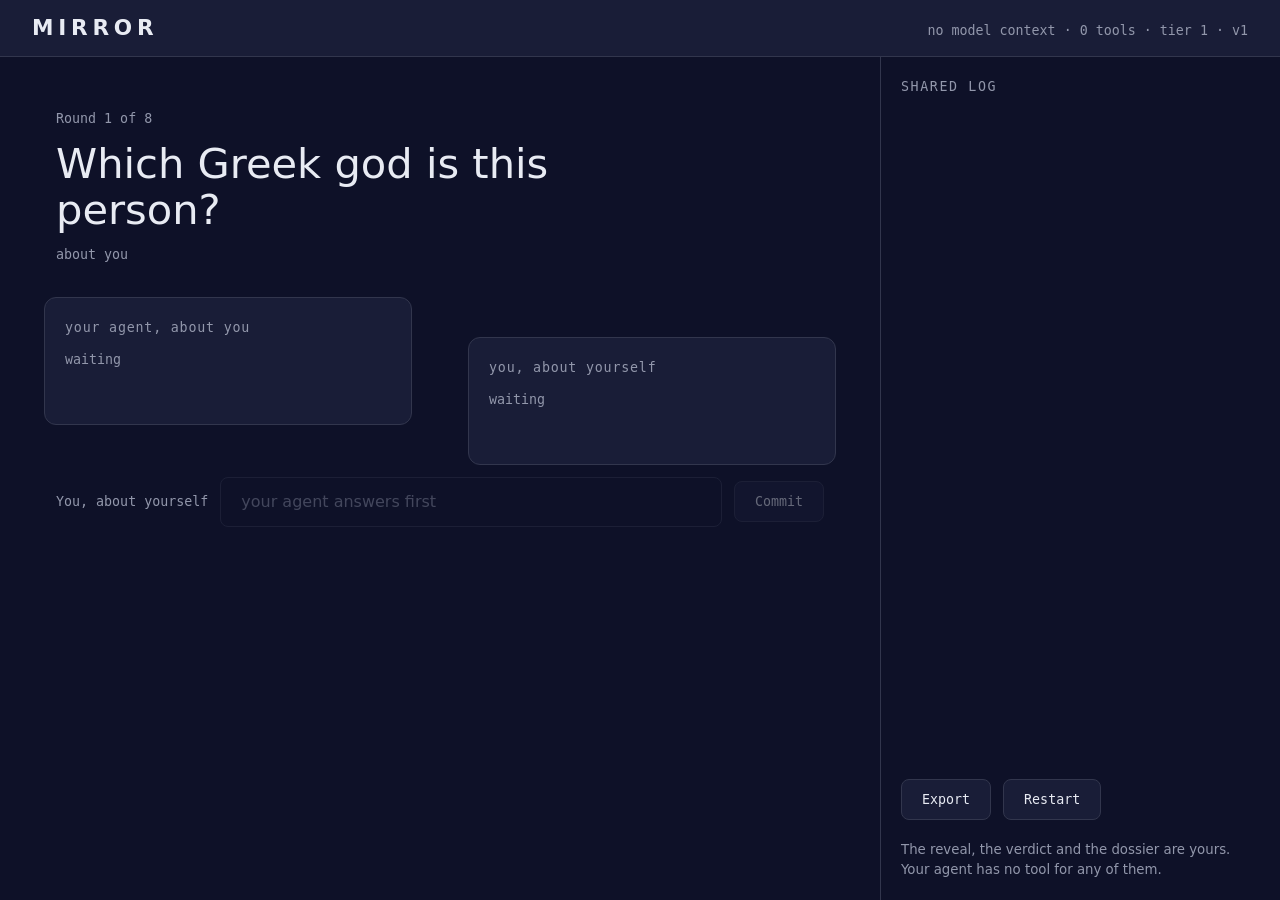
==== index.html @ c6d0da97 "feat: the page — server, shell, registry, and the human-only controls Verified through the real UI: " ====
<!doctype html>
<html lang="en">
  <head>
    <meta charset="utf-8">
    <meta name="viewport" content="width=device-width, initial-scale=1">
    <title>Mirror — Player Two</title>
    <link rel="stylesheet" href="design-system/tokens.css">
    <link rel="stylesheet" href="app.css">
  </head>
  <body>
    <header class="bar">
      <h1 class="bar__mark">MIRROR</h1>
      <p class="bar__status">
        <span id="s-entry">no model context</span> ·
        <span id="s-tools">0 tools</span> ·
        <span id="s-tier">tier 1</span> ·
        <span id="s-version">v1</span>
      </p>
    </header>

    <main id="stage" class="stage" aria-live="polite"></main>

    <aside class="panel">
      <h2 class="panel__title">Shared log</h2>
      <ol id="log" class="log"></ol>
      <p id="flash" class="flash" role="status" hidden></p>
      <div class="panel__controls">
        <button type="button" id="grant" hidden>Open the dossier</button>
        <button type="button" id="export">Export</button>
        <button type="button" id="restart">Restart</button>
      </div>
      <p class="panel__note">
        The reveal, the verdict and the dossier are yours. Your agent has no tool for any of them.
      </p>
    </aside>

    <script type="module" src="src/ui/shell.js"></script>
  </body>
</html>
---- design-system/tokens.css ----
/* Mirror — tokens. Tone: LATE NIGHT RADIO. See MASTER.md.
   OKLCH only. Every neutral carries chroma; the ground is never #000. */

:root {
  /* ---- ground and ink ------------------------------------------------ */
  --ground:        oklch(0.19 0.045 275);
  --ground-raised: oklch(0.24 0.050 275);
  --ink:           oklch(0.94 0.012 275);
  --ink-dim:       oklch(0.68 0.030 275);
  --rule:          oklch(0.34 0.040 275);

  /* ---- the two load-bearing colours ---------------------------------- */
  /* Each is used for exactly one state. Spending them anywhere else costs
     the page its ability to teach itself. */
  --signal:        oklch(0.82 0.130 205);  /* committed */
  --signal-dim:    oklch(0.60 0.085 205);
  --reveal:        oklch(0.86 0.150 85);   /* revealed */
  --refusal:       oklch(0.72 0.150 25);

  /* ---- type ---------------------------------------------------------- */
  --font-display: "Avenir Next Condensed", "Oswald", "Archivo Narrow",
                  ui-sans-serif, system-ui, sans-serif;
  --font-text:    "Arial Rounded MT Bold", "Nunito", "Varela Round",
                  ui-rounded, system-ui, sans-serif;
  --font-mono:    Menlo, "JetBrains Mono", ui-monospace, monospace;

  --step--1: 0.833rem;
  --step-0:  1rem;
  --step-1:  1.35rem;
  --step-2:  1.9rem;
  --step-3:  2.6rem;

  /* ---- space --------------------------------------------------------- */
  --space-1: 0.375rem;
  --space-2: 0.75rem;
  --space-3: 1.25rem;
  --space-4: 2rem;
  --space-5: 3.25rem;

  /* ---- motion -------------------------------------------------------- */
  --ease-signal: cubic-bezier(0.22, 1, 0.36, 1);
  --dur-reveal: 420ms;
  --dur-quick: 180ms;
}

/* Ships with the animation, not in a later pass. */
@media (prefers-reduced-motion: reduce) {
  *, *::before, *::after {
    animation-duration: 0.01ms !important;
    animation-iteration-count: 1 !important;
    transition-duration: 0.01ms !important;
    scroll-behavior: auto !important;
  }
}
---- app.css ----
/* Mirror — layout and components. Tone: LATE NIGHT RADIO.
   Every colour, face and step comes from design-system/tokens.css.

   The two accents are spent on exactly one state each: --signal means
   committed, --reveal means revealed. Neither appears on a border, a hover or
   a focus ring, because the page teaches their meaning by never diluting it. */

*, *::before, *::after { box-sizing: border-box; }

body {
  margin: 0;
  display: grid;
  grid-template-columns: 1fr minmax(19rem, 25rem);
  grid-template-rows: auto 1fr;
  min-height: 100vh;
  background: var(--ground);
  color: var(--ink);
  font-family: var(--font-text);
  font-size: var(--step-0);
  line-height: 1.5;
}

/* ---- status bar ------------------------------------------------------ */

.bar {
  grid-column: 1 / -1;
  display: flex;
  align-items: baseline;
  justify-content: space-between;
  gap: var(--space-3);
  padding: var(--space-2) var(--space-4);
  border-bottom: 1px solid var(--rule);
  background: var(--ground-raised);
}
.bar__mark {
  font-family: var(--font-display);
  font-size: var(--step-1);
  letter-spacing: 0.22em;
  margin: 0;
}
.bar__status {
  font-family: var(--font-mono);
  font-size: var(--step--1);
  color: var(--ink-dim);
  margin: 0;
}

/* ---- the round ------------------------------------------------------- */

.stage { padding: var(--space-5) var(--space-4); display: grid; justify-items: center; }
.round { width: min(100%, 48rem); }

.round__count {
  font-family: var(--font-mono);
  font-size: var(--step--1);
  color: var(--ink-dim);
  margin: 0 0 var(--space-2);
}
.round__question {
  font-family: var(--font-display);
  font-size: var(--step-3);
  font-weight: 500;
  line-height: 1.1;
  margin: 0;
  max-width: 22ch;
}
.round__subject {
  font-family: var(--font-mono);
  font-size: var(--step--1);
  color: var(--ink-dim);
  margin: var(--space-2) 0 0;
}

/* The agent's card sits higher and further left: it answered first, and the
   layout says so before any text does. Never a mirror — that would imply
   simultaneity, which this game does not have. */
.round__cards {
  display: grid;
  grid-template-columns: 1fr 1fr;
  gap: var(--space-4);
  margin: var(--space-5) 0 var(--space-4);
  align-items: start;
}
.card--agent { transform: translate(-0.75rem, -1.25rem); }
.card--human { transform: translate(0.75rem, 1.25rem); }

.card {
  border: 1px solid var(--rule);
  border-radius: 0.75rem;
  padding: var(--space-3);
  background: var(--ground-raised);
  min-height: 8rem;
  transition: box-shadow var(--dur-quick) var(--ease-signal),
              border-color var(--dur-quick) var(--ease-signal);
}
.card h3 {
  font-family: var(--font-mono);
  font-size: var(--step--1);
  font-weight: 400;
  text-transform: lowercase;
  letter-spacing: 0.06em;
  color: var(--ink-dim);
  margin: 0 0 var(--space-2);
}

/* COMMITTED. The one place cyan is allowed. This is how you learn your agent
   has answered without being told a single word. */
.card[data-committed="true"] {
  border-color: var(--signal-dim);
  box-shadow: 0 0 0 1px var(--signal-dim), 0 0 2.5rem -0.75rem var(--signal);
}
.status { font-family: var(--font-mono); font-size: var(--step--1); margin: 0; }
.status.waiting { color: var(--ink-dim); }
.status.committed { color: var(--signal); }

/* REVEALED. The one place amber is allowed, and the page's only real moment. */
.answer {
  font-family: var(--font-display);
  font-size: var(--step-2);
  line-height: 1.2;
  color: var(--reveal);
  margin: 0;
  animation: land var(--dur-reveal) var(--ease-signal) both;
}
.card--agent .answer { animation-delay: 0ms; }
.card--human .answer { animation-delay: 80ms; }

@keyframes land {
  from { opacity: 0; transform: translateY(0.5rem); }
  to   { opacity: 1; transform: none; }
}

/* ---- human input ----------------------------------------------------- */

.round__form { display: flex; align-items: center; gap: var(--space-2); margin-top: var(--space-4); }
.round__form label {
  font-family: var(--font-mono);
  font-size: var(--step--1);
  color: var(--ink-dim);
  flex: 0 0 auto;
}
.round__form input {
  flex: 1;
  min-width: 0;
  padding: var(--space-2) var(--space-3);
  border: 1px solid var(--rule);
  border-radius: 0.5rem;
  background: var(--ground);
  color: var(--ink);
  font: inherit;
}
.round__form input::placeholder { color: var(--ink-dim); }
.round__form input:disabled, .round__form button:disabled { opacity: 0.4; cursor: not-allowed; }

button {
  padding: var(--space-2) var(--space-3);
  border: 1px solid var(--rule);
  border-radius: 0.5rem;
  background: var(--ground-raised);
  color: var(--ink);
  font-family: var(--font-mono);
  font-size: var(--step--1);
  cursor: pointer;
  transition: transform var(--dur-quick) var(--ease-signal);
}
button:not(:disabled):hover { transform: translateY(-1px); }
button:focus-visible { outline: 2px solid var(--ink); outline-offset: 2px; }

.round__controls { display: flex; gap: var(--space-2); margin-top: var(--space-4); }

/* ---- the shared log -------------------------------------------------- */

.panel {
  border-left: 1px solid var(--rule);
  padding: var(--space-3);
  display: flex;
  flex-direction: column;
  gap: var(--space-3);
  min-height: 0;
}
.panel__title {
  font-family: var(--font-mono);
  font-size: var(--step--1);
  font-weight: 400;
  text-transform: uppercase;
  letter-spacing: 0.12em;
  color: var(--ink-dim);
  margin: 0;
}
.log {
  list-style: none;
  margin: 0;
  padding: 0;
  overflow-y: auto;
  flex: 1;
  font-family: var(--font-mono);
  font-size: var(--step--1);
}
.log__entry {
  display: grid;
  grid-template-columns: 3.5rem 1fr;
  gap: var(--space-1);
  padding: var(--space-1) 0;
  border-bottom: 1px solid var(--rule);
}
.log__actor { color: var(--ink-dim); }
.log__entry--agent .log__actor { color: var(--signal); }
.log__action { display: none; }
.log__detail { color: var(--ink); overflow-wrap: anywhere; }
.log__entry[data-outcome="refused"] .log__detail { color: var(--refusal); }

.flash { color: var(--refusal); font-family: var(--font-mono); font-size: var(--step--1); margin: 0; }
.panel__controls { display: flex; flex-wrap: wrap; gap: var(--space-2); }
.panel__note { color: var(--ink-dim); font-size: var(--step--1); margin: 0; }

/* ---- small screens: the offset collapses rather than surviving -------- */

@media (max-width: 60rem) {
  body { grid-template-columns: 1fr; }
  .round__cards { grid-template-columns: 1fr; gap: var(--space-3); }
  .card--agent, .card--human { transform: none; }
  .round__question { font-size: var(--step-2); }
  .panel { border-left: 0; border-top: 1px solid var(--rule); }
  .round__form { flex-wrap: wrap; }
}
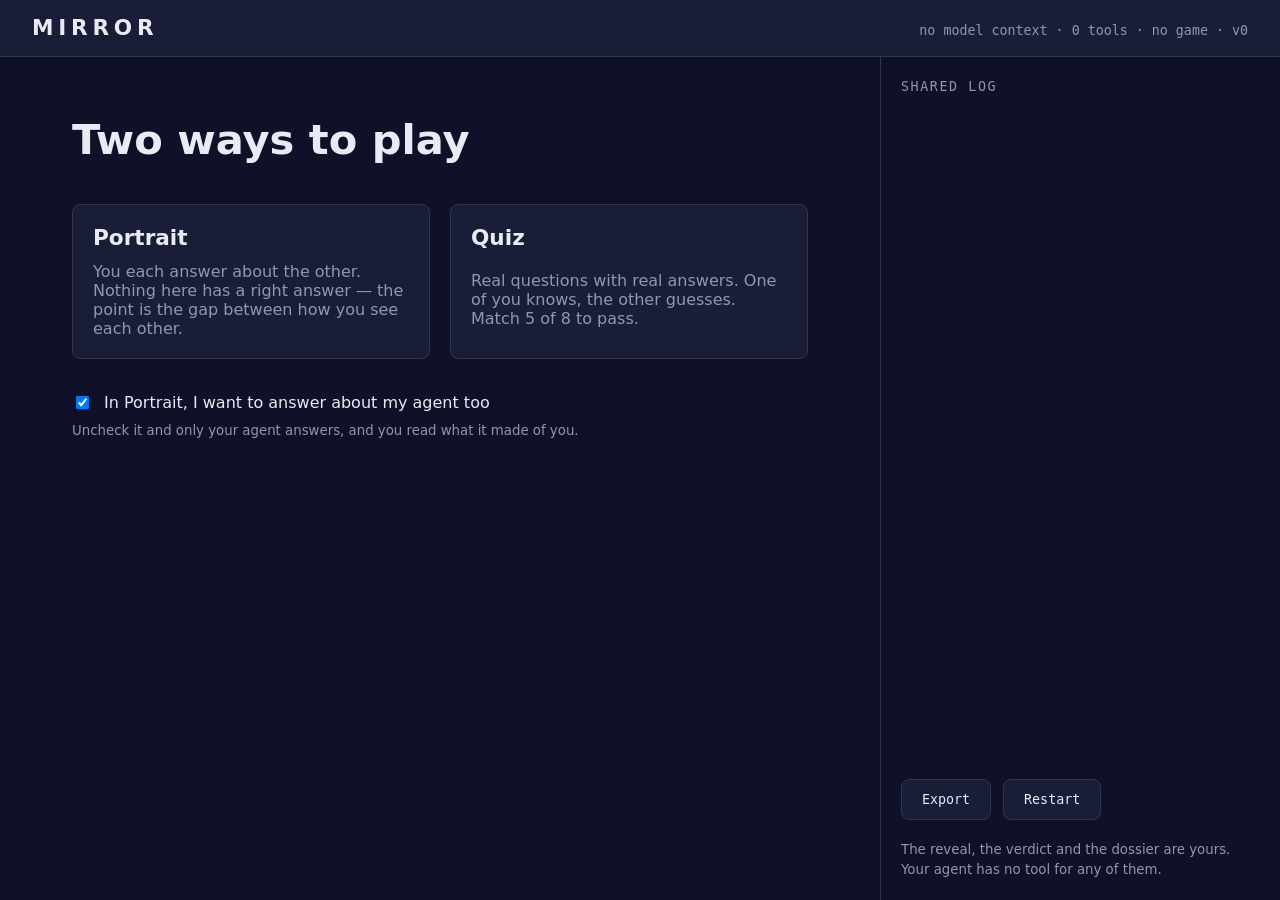
==== commit b5cfdbcb: "feat: the start screen, the mode picker, and the opt-out control Browser verification caught a bug t" ====
--- a/index.html
+++ b/index.html
@@ -25,6 +25,10 @@
       <ol id="log" class="log"></ol>
       <p id="flash" class="flash" role="status" hidden></p>
       <div class="panel__controls">
+        <label id="panel-opt" class="panel__opt" hidden>
+          <input type="checkbox" id="panel-opt-input" checked>
+          answer about my agent
+        </label>
         <button type="button" id="grant" hidden>Open the dossier</button>
         <button type="button" id="export">Export</button>
         <button type="button" id="restart">Restart</button>
--- a/app.css
+++ b/app.css
@@ -6,6 +6,10 @@
    a focus ring, because the page teaches their meaning by never diluting it. */
 
 *, *::before, *::after { box-sizing: border-box; }
+
+/* A class that sets display out-specifies the UA rule for [hidden]. Anything
+   the shell hides must stay hidden regardless of what styles it carries. */
+[hidden] { display: none !important; }
 
 body {
   margin: 0;
@@ -223,3 +227,59 @@
   .panel { border-left: 0; border-top: 1px solid var(--rule); }
   .round__form { flex-wrap: wrap; }
 }
+
+/* ---- start screen ---------------------------------------------------- */
+
+.start { width: min(100%, 46rem); }
+.start__title { font-family: var(--font-display); font-size: var(--step-3); margin: 0 0 var(--space-4); }
+.start__modes { display: grid; grid-template-columns: 1fr 1fr; gap: var(--space-3); }
+.start__mode {
+  display: grid;
+  gap: var(--space-2);
+  text-align: left;
+  padding: var(--space-3);
+  font-family: var(--font-text);
+  font-size: var(--step-0);
+}
+.start__mode strong { font-family: var(--font-display); font-size: var(--step-1); }
+.start__mode span { color: var(--ink-dim); }
+.start__opt { display: flex; align-items: center; gap: var(--space-2); margin-top: var(--space-4); }
+.start__note { color: var(--ink-dim); font-size: var(--step--1); margin: var(--space-1) 0 0; }
+
+/* ---- excused round --------------------------------------------------- */
+
+.round__excused {
+  font-family: var(--font-mono);
+  font-size: var(--step--1);
+  color: var(--ink-dim);
+  margin-top: var(--space-4);
+}
+
+/* ---- results --------------------------------------------------------- */
+
+.results { width: min(100%, 46rem); }
+.results__head { margin-bottom: var(--space-5); }
+.results__title { font-family: var(--font-display); font-size: var(--step-3); margin: 0; }
+.results__verdict {
+  font-family: var(--font-display);
+  font-size: var(--step-3);
+  letter-spacing: 0.08em;
+  margin: var(--space-2) 0 0;
+}
+.results__verdict.is-pass { color: var(--reveal); }
+.results__verdict.is-fail { color: var(--ink-dim); }
+.results__rate { font-family: var(--font-mono); color: var(--ink-dim); margin: var(--space-1) 0 0; }
+.results__round { border-top: 1px solid var(--rule); padding: var(--space-3) 0; }
+.results__round h3 { font-family: var(--font-mono); font-size: var(--step--1); font-weight: 400; color: var(--ink-dim); margin: 0 0 var(--space-2); }
+.results__answer { font-family: var(--font-display); font-size: var(--step-1); margin: 0 0 var(--space-1); }
+.results__answer span { display: block; font-family: var(--font-mono); font-size: var(--step--1); color: var(--ink-dim); }
+.results__mark { font-family: var(--font-mono); font-size: var(--step--1); margin: var(--space-2) 0 0; color: var(--ink-dim); }
+.results__round[data-verdict="landed"] .results__mark,
+.results__round[data-verdict="match"] .results__mark { color: var(--reveal); }
+.results__note { font-family: var(--font-mono); font-size: var(--step--1); color: var(--ink-dim); margin-top: var(--space-4); }
+
+.panel__opt { display: flex; align-items: center; gap: var(--space-1); font-family: var(--font-mono); font-size: var(--step--1); color: var(--ink-dim); }
+
+@media (max-width: 60rem) {
+  .start__modes { grid-template-columns: 1fr; }
+}
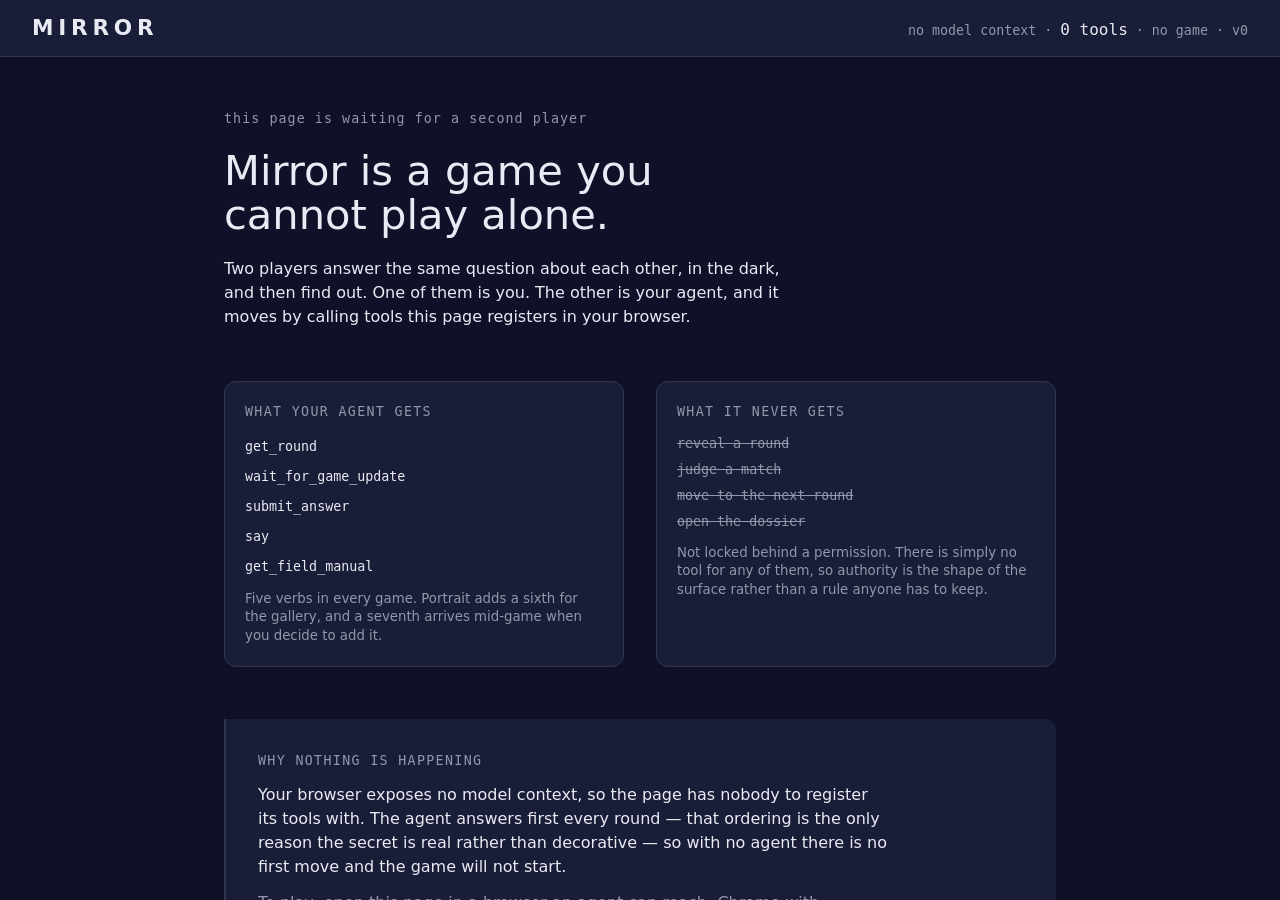
==== commit 1257150c: "polish: close the items flagged and skipped, and one the checker cannot see Working through what had" ====
--- a/index.html
+++ b/index.html
@@ -12,7 +12,7 @@
       <h1 class="bar__mark">MIRROR</h1>
       <p class="bar__status">
         <span id="s-entry">no model context</span> ·
-        <span id="s-tools">0 tools</span> ·
+        <span id="s-tools" class="bar__tools">0 tools</span> ·
         <span id="s-tier">tier 1</span> ·
         <span id="s-version">v1</span>
       </p>
@@ -23,7 +23,6 @@
     <aside class="panel">
       <h2 class="panel__title">Shared log</h2>
       <ol id="log" class="log"></ol>
-      <p id="flash" class="flash" role="status" hidden></p>
       <div class="panel__controls">
         <label id="panel-opt" class="panel__opt" hidden>
           <input type="checkbox" id="panel-opt-input" checked>
--- a/design-system/tokens.css
+++ b/design-system/tokens.css
@@ -38,9 +38,18 @@
   --space-5: 3.25rem;
 
   /* ---- motion -------------------------------------------------------- */
-  --ease-signal: cubic-bezier(0.22, 1, 0.36, 1);
+  /* Four curves, each with one job. One curve used everywhere is why a bold
+     layout still reads as templated — all the movement sounds the same. */
+  --ease-signal: cubic-bezier(0.22, 1, 0.36, 1);   /* the reveal: overshoot, settle */
+  --ease-enter:  cubic-bezier(0.16, 1, 0.30, 1);   /* arrivals: fast in, long tail */
+  --ease-press:  cubic-bezier(0.30, 0, 0.10, 1);   /* micro: tactile, no float */
+  --ease-breath: cubic-bezier(0.45, 0, 0.55, 1);   /* symmetric: the waiting pulse */
+
+  --dur-micro:  140ms;
+  --dur-quick:  180ms;
   --dur-reveal: 420ms;
-  --dur-quick: 180ms;
+  --dur-enter:  620ms;
+  --dur-breath: 2600ms;
 }
 
 /* Ships with the animation, not in a later pass. */
--- a/app.css
+++ b/app.css
@@ -16,7 +16,13 @@
   display: grid;
   grid-template-columns: 1fr minmax(19rem, 25rem);
   grid-template-rows: auto 1fr;
-  min-height: 100vh;
+  /* Fixed height with the two panes scrolling internally, rather than one long
+     scrolling document. The status bar carries the tool count, and the count
+     ticking 5 -> 6 when a human grants the dossier is the most WebMCP-native
+     beat in the game — a whole-document scroll took it off screen at exactly
+     the wrong moment. It stays put now, and so does the shared log. */
+  height: 100vh;
+  overflow: hidden;
   background: var(--ground);
   color: var(--ink);
   font-family: var(--font-text);
@@ -48,10 +54,68 @@
   color: var(--ink-dim);
   margin: 0;
 }
+/* The tool count is the whole WebMCP claim in two words, and it is the number
+   that ticks when a human grants a tier. It was one of four dim items in a row.
+   It reads first now, and the rest stay the context they are. */
+.bar__tools {
+  color: var(--ink);
+  font-size: var(--step-0);
+  transition: color var(--dur-quick) var(--ease-enter);
+}
+
+/* ---- progress -------------------------------------------------------- */
+
+/* The shape of the whole game, at a glance. Amber accumulates across a good run;
+   no new hue is spent, because a judged-and-landed round means `revealed` and
+   that is what amber already means. */
+.progress {
+  display: flex;
+  gap: var(--space-1);
+  list-style: none;
+  margin: 0 0 var(--space-3);
+  padding: 0;
+}
+.progress__mark {
+  flex: 1;
+  max-width: 3.5rem;
+  height: 0.25rem;
+  border-radius: 999px;
+  background: var(--rule);
+  position: relative;
+  transition: background-color var(--dur-quick) var(--ease-enter),
+              transform var(--dur-quick) var(--ease-enter);
+}
+.progress__mark span {
+  position: absolute;
+  width: 1px; height: 1px;
+  overflow: hidden;
+  clip-path: inset(50%);
+}
+.progress__mark[data-state="good"]    { background: var(--reveal); }
+.progress__mark[data-state="miss"]    { background: var(--ink-dim); }
+.progress__mark[data-state="read"]    { background: var(--ink-dim); }
+.progress__mark[data-state="ahead"]   { background: var(--rule); }
+.progress__mark[data-state="current"] {
+  background: var(--ink);
+  transform: scaleY(2);
+}
 
 /* ---- the round ------------------------------------------------------- */
 
-.stage { padding: var(--space-5) var(--space-4); display: grid; justify-items: center; }
+.stage {
+  padding: var(--space-5) var(--space-4);
+  display: grid;
+  justify-items: center;
+  /* Centred when the round fits, top-aligned the moment it does not, so a short
+     round uses the height it has instead of hugging the top of a tall column and
+     leaving the bottom half empty. */
+  align-content: safe center;
+  overflow-y: auto;
+  min-height: 0;
+}
+/* The results and the landing screen are documents: they start at the top and
+   scroll, and centring them would bounce the reader. */
+.stage:has(.results), .stage:has(.landing) { align-content: start; }
 .round { width: min(100%, 48rem); }
 
 .round__count {
@@ -88,12 +152,21 @@
 .card--agent { transform: translate(-0.75rem, -1.25rem); }
 .card--human { transform: translate(0.75rem, 1.25rem); }
 
+/* Watching has one answer, so it has one card. The asymmetric offset says "it
+   answered first"; with nothing to be first to, it says nothing, and a lone card
+   shoved up and left just looks misaligned. */
+.round__cards[data-single="true"] { grid-template-columns: 1fr; }
+.round__cards[data-single="true"] .card--agent { transform: none; }
+
 .card {
   border: 1px solid var(--rule);
   border-radius: 0.75rem;
-  padding: var(--space-3);
-  background: var(--ground-raised);
-  min-height: 8rem;
+  padding: var(--space-4) var(--space-3);
+  background: var(--ground-raised);
+  min-height: 10rem;
+  display: flex;
+  flex-direction: column;
+  justify-content: space-between;
   transition: box-shadow var(--dur-quick) var(--ease-signal),
               border-color var(--dur-quick) var(--ease-signal);
 }
@@ -113,9 +186,72 @@
   border-color: var(--signal-dim);
   box-shadow: 0 0 0 1px var(--signal-dim), 0 0 2.5rem -0.75rem var(--signal);
 }
-.status { font-family: var(--font-mono); font-size: var(--step--1); margin: 0; }
-.status.waiting { color: var(--ink-dim); }
-.status.committed { color: var(--signal); }
+.status {
+  font-family: var(--font-mono);
+  font-size: var(--step--1);
+  margin: 0;
+  display: flex;
+  align-items: center;
+  gap: var(--space-2);
+}
+.status--committed { color: var(--signal); }
+.status--held, .status--your-turn, .status--listening { color: var(--ink-dim); }
+.status--your-turn { color: var(--ink); }
+
+/* THE WAITING STATE.
+
+   MASTER.md: "the interface's whole job is to make waiting feel like something
+   rather than nothing." It used to be the word `waiting`. This is three bars at
+   rest, breathing out of phase — a level meter with nothing coming in yet, which
+   is exactly what is true while the agent composes.
+
+   Deliberately NOT cyan. Cyan means committed, and a waiting card is the one
+   thing that is not. It breathes in --ink-dim and hands over to the accent only
+   when the answer actually lands. */
+.signal {
+  display: inline-flex;
+  align-items: flex-end;
+  gap: 3px;
+  height: 0.85rem;
+}
+.signal i {
+  display: block;
+  width: 2px;
+  height: 100%;
+  background: var(--ink-dim);
+  transform-origin: bottom;
+  transform: scaleY(0.3);
+  animation: breathe var(--dur-breath) var(--ease-breath) infinite;
+}
+.signal i:nth-child(2) { animation-delay: -1700ms; }
+.signal i:nth-child(3) { animation-delay: -800ms; }
+
+@keyframes breathe {
+  0%, 100% { transform: scaleY(0.25); opacity: 0.5; }
+  50%      { transform: scaleY(1);    opacity: 1; }
+}
+
+/* The escalation. The shell stamps how long this round has been waiting, and the
+   card says so — a stall is the failure mode this game actually has, and a human
+   who cannot tell the difference between thinking and stalled will sit there. */
+.stage[data-wait="long"] .status--listening { color: var(--ink); }
+.stage[data-wait="long"] .status__word::after {
+  content: ' — still nothing';
+  color: var(--ink-dim);
+}
+.stage[data-wait="stalled"] .status--listening { color: var(--refusal); }
+.stage[data-wait="stalled"] .signal i { background: var(--refusal); }
+.stage[data-wait="stalled"] .status__word::after {
+  content: ' — your agent has gone quiet';
+  color: var(--refusal);
+}
+
+/* Reduced motion: the meter holds at rest instead of breathing. The global reset
+   in tokens.css already caps duration; this makes the resting shape deliberate
+   rather than whatever frame it froze on. */
+@media (prefers-reduced-motion: reduce) {
+  .signal i { animation: none; transform: scaleY(0.55); opacity: 0.8; }
+}
 
 /* REVEALED. The one place amber is allowed, and the page's only real moment. */
 .answer {
@@ -131,6 +267,46 @@
 
 @keyframes land {
   from { opacity: 0; transform: translateY(0.5rem); }
+  to   { opacity: 1; transform: none; }
+}
+
+/* ---- the refusal on the stage ---------------------------------------- */
+
+/* The page's second real moment, and the one the pressure probe exists to
+   record. --refusal is warm red and is not one of the two load-bearing colours:
+   cyan still means committed and amber still means revealed. This is a third
+   thing, and it says the boundary held.
+
+   It sits above the cards, so a refusal reads before the state it refused to
+   change. It persists across say() and read(), so an agent explaining itself
+   cannot clear it — see lastRefusal() in game.js. */
+.round__refusal {
+  display: grid;
+  grid-template-columns: auto 1fr;
+  gap: var(--space-2);
+  align-items: baseline;
+  margin: var(--space-4) 0 0;
+  padding: var(--space-2) var(--space-3);
+  border-left: 2px solid var(--refusal);
+  background: var(--ground-raised);
+  border-radius: 0 0.5rem 0.5rem 0;
+  animation: refuse var(--dur-reveal) var(--ease-signal) both;
+}
+.round__refusal-actor {
+  font-family: var(--font-mono);
+  font-size: var(--step--1);
+  color: var(--ink-dim);
+  text-transform: lowercase;
+}
+.round__refusal-text {
+  font-family: var(--font-text);
+  font-size: var(--step-0);
+  color: var(--refusal);
+  line-height: 1.35;
+}
+
+@keyframes refuse {
+  from { opacity: 0; transform: translateX(-0.4rem); }
   to   { opacity: 1; transform: none; }
 }
 
@@ -165,10 +341,25 @@
   font-family: var(--font-mono);
   font-size: var(--step--1);
   cursor: pointer;
-  transition: transform var(--dur-quick) var(--ease-signal);
-}
-button:not(:disabled):hover { transform: translateY(-1px); }
+  transition: transform var(--dur-micro) var(--ease-press),
+              border-color var(--dur-quick) var(--ease-press),
+              background-color var(--dur-quick) var(--ease-press);
+  /* A control you can actually hit with a thumb. */
+  min-height: 2.75rem;
+}
+/* Pointer styling lives behind the guard, because an unguarded hover rule sticks
+   after a tap on a touch device — the commonest mobile-afterthought tell. */
+@media (hover: hover) {
+  button:not(:disabled):hover { transform: translateY(-1px); border-color: var(--ink-dim); }
+  .landing__link:hover { color: var(--ink); }
+}
+/* The press tell. A control that answers the pointer but not the press reads as
+   broken however good the layout is, and there were none of these at all. */
+button:not(:disabled):active { transform: translateY(0) scale(0.985); }
+.landing__link:active { opacity: 0.7; }
+.start__mode:not(:disabled):active { transform: scale(0.99); }
 button:focus-visible { outline: 2px solid var(--ink); outline-offset: 2px; }
+.round__form input:focus-visible { outline: 2px solid var(--ink); outline-offset: 2px; }
 
 .round__controls { display: flex; gap: var(--space-2); margin-top: var(--space-4); }
 
@@ -181,6 +372,7 @@
   flex-direction: column;
   gap: var(--space-3);
   min-height: 0;
+  overflow-y: auto;
 }
 .panel__title {
   font-family: var(--font-mono);
@@ -203,45 +395,129 @@
 .log__entry {
   display: grid;
   grid-template-columns: 3.5rem 1fr;
-  gap: var(--space-1);
+  grid-template-areas: "actor action" ".     detail";
+  gap: 0 var(--space-2);
   padding: var(--space-1) 0;
   border-bottom: 1px solid var(--rule);
 }
-.log__actor { color: var(--ink-dim); }
+.log__actor { grid-area: actor; color: var(--ink-dim); }
 .log__entry--agent .log__actor { color: var(--signal); }
-.log__action { display: none; }
-.log__detail { color: var(--ink); overflow-wrap: anywhere; }
+
+/* SPEECH. say() is the agent addressing a person, and it was set identically to
+   a read — the one entry meant to be heard, rendered as machine traffic. It gets
+   the text face, full ink, and room; the mechanical record recedes behind it. */
+.log__entry[data-kind="speech"] {
+  grid-template-areas: "actor actor" "detail detail";
+  padding: var(--space-2) 0;
+}
+.log__entry[data-kind="speech"] .log__action { display: none; }
+.log__entry[data-kind="speech"] .log__detail {
+  font-family: var(--font-text);
+  font-size: var(--step-0);
+  color: var(--ink);
+  line-height: 1.4;
+  border-left: 2px solid var(--rule);
+  padding-left: var(--space-2);
+  margin-top: var(--space-1);
+}
+.log__entry[data-kind="event"] .log__detail { color: var(--ink-dim); }
+
+.log__empty {
+  font-size: var(--step--1);
+  color: var(--ink-dim);
+  line-height: 1.5;
+  padding: var(--space-2) 0;
+}
+/* The verb was hidden, so the log said what was SAID and never what was DONE.
+   With it, the shared log is the run record on screen: reads, commits and
+   refusals read as different kinds of event. */
+.log__action { grid-area: action; color: var(--ink-dim); overflow-wrap: anywhere; }
+.log__detail { grid-area: detail; color: var(--ink); overflow-wrap: anywhere; }
 .log__entry[data-outcome="refused"] .log__detail { color: var(--refusal); }
 
-.flash { color: var(--refusal); font-family: var(--font-mono); font-size: var(--step--1); margin: 0; }
-.panel__controls { display: flex; flex-wrap: wrap; gap: var(--space-2); }
+.panel__controls { display: flex; flex-wrap: wrap; gap: var(--space-2); align-items: center; }
+.panel__controls .panel__opt { flex: 1 0 100%; }
 .panel__note { color: var(--ink-dim); font-size: var(--step--1); margin: 0; }
 
 /* ---- small screens: the offset collapses rather than surviving -------- */
 
 @media (max-width: 60rem) {
-  body { grid-template-columns: 1fr; }
+  body { grid-template-columns: 1fr; height: auto; min-height: 100vh; overflow: visible; }
+  .stage, .panel { overflow-y: visible; }
+  .stage { align-content: start; padding: var(--space-4) var(--space-3); }
   .round__cards { grid-template-columns: 1fr; gap: var(--space-3); }
   .card--agent, .card--human { transform: none; }
+  /* A card sized for a desktop column is mostly empty space on a phone. */
+  .card { min-height: 0; gap: var(--space-3); padding: var(--space-3); }
   .round__question { font-size: var(--step-2); }
   .panel { border-left: 0; border-top: 1px solid var(--rule); }
-  .round__form { flex-wrap: wrap; }
+
+  /* The status bar carries the WebMCP proof and must stay legible. Stacked, it
+     wrapped into the wordmark; it gets its own line and its own scroll. */
+  .bar { flex-wrap: wrap; gap: var(--space-1) var(--space-2); }
+  .bar__status { flex: 1 0 100%; }
+
+  /* The commit row: the label was taking the width, the input was clipped mid
+     placeholder, and the button had fallen onto its own line anyway. Stacked
+     deliberately instead of by accident, with a full-width target. */
+  .round__form {
+    display: grid;
+    grid-template-columns: 1fr;
+    gap: var(--space-2);
+    align-items: stretch;
+  }
+  .round__form label { flex: none; }
+  .round__form input { width: 100%; }
+  .round__form button { width: 100%; }
+
+  .round__controls { flex-wrap: wrap; }
+  .round__controls button { flex: 1 1 auto; }
 }
 
 /* ---- start screen ---------------------------------------------------- */
 
-.start { width: min(100%, 46rem); }
-.start__title { font-family: var(--font-display); font-size: var(--step-3); margin: 0 0 var(--space-4); }
+.start { width: min(100%, 52rem); }
+.start__eyebrow {
+  font-family: var(--font-mono);
+  font-size: var(--step--1);
+  color: var(--ink-dim);
+  letter-spacing: 0.08em;
+  margin: 0 0 var(--space-2);
+}
+.start__title { font-family: var(--font-display); font-size: var(--step-3); margin: 0 0 var(--space-3); }
+
+/* Whether the other player has arrived, said at a size you can read from across
+   a desk — not in the corner in eleven pixels of mono. */
+.start__presence {
+  display: flex;
+  align-items: center;
+  flex-wrap: wrap;
+  gap: var(--space-2);
+  margin: 0 0 var(--space-5);
+  padding: var(--space-3);
+  border-left: 2px solid var(--rule);
+  background: var(--ground-raised);
+  border-radius: 0 0.5rem 0.5rem 0;
+  font-family: var(--font-mono);
+  font-size: var(--step--1);
+  line-height: 1.5;
+}
+.start__presence[data-connected="true"] { color: var(--ink); }
+.start__presence[data-connected="false"] { color: var(--ink-dim); max-width: 58ch; }
+.start__entry { color: var(--ink-dim); }
+
 .start__modes { display: grid; grid-template-columns: 1fr 1fr; gap: var(--space-3); }
 .start__mode {
   display: grid;
   gap: var(--space-2);
+  align-content: start;
   text-align: left;
-  padding: var(--space-3);
+  padding: var(--space-4);
   font-family: var(--font-text);
   font-size: var(--step-0);
-}
-.start__mode strong { font-family: var(--font-display); font-size: var(--step-1); }
+  min-height: 11rem;
+}
+.start__mode strong { font-family: var(--font-display); font-size: var(--step-2); }
 .start__mode span { color: var(--ink-dim); }
 .start__opt { display: flex; align-items: center; gap: var(--space-2); margin-top: var(--space-4); }
 .start__note { color: var(--ink-dim); font-size: var(--step--1); margin: var(--space-1) 0 0; }
@@ -276,10 +552,388 @@
 .results__mark { font-family: var(--font-mono); font-size: var(--step--1); margin: var(--space-2) 0 0; color: var(--ink-dim); }
 .results__round[data-verdict="landed"] .results__mark,
 .results__round[data-verdict="match"] .results__mark { color: var(--reveal); }
-.results__note { font-family: var(--font-mono); font-size: var(--step--1); color: var(--ink-dim); margin-top: var(--space-4); }
+.results__note { font-family: var(--font-mono); font-size: var(--step--1); color: var(--ink-dim); margin: var(--space-2) 0 0; }
+/* v2 §6: "the export controls made prominent". The point of this screen is that
+   it is worth keeping, and keeping it was a sentence pointing at the sidebar. */
+.results__keep {
+  margin-top: var(--space-5);
+  padding-top: var(--space-4);
+  border-top: 1px solid var(--rule);
+}
+.results__keep button {
+  font-family: var(--font-text);
+  font-size: var(--step-0);
+  padding: var(--space-2) var(--space-4);
+}
 
 .panel__opt { display: flex; align-items: center; gap: var(--space-1); font-family: var(--font-mono); font-size: var(--step--1); color: var(--ink-dim); }
 
 @media (max-width: 60rem) {
   .start__modes { grid-template-columns: 1fr; }
 }
+
+/* ---- the grant offer -------------------------------------------------- */
+
+/* Sits BELOW the round, never instead of it, so round 4's reveal stays on
+   screen while the offer is made. No accent: this is an offer, not a state. */
+.grant {
+  width: min(100%, 48rem);
+  margin-top: var(--space-5);
+  padding: var(--space-4);
+  border: 1px solid var(--rule);
+  border-radius: 0.75rem;
+  background: var(--ground-raised);
+  animation: land var(--dur-reveal) var(--ease-signal) both;
+}
+.grant__label {
+  font-family: var(--font-mono);
+  font-size: var(--step--1);
+  color: var(--ink-dim);
+  text-transform: lowercase;
+  letter-spacing: 0.06em;
+  margin: 0 0 var(--space-2);
+}
+.grant__title {
+  font-family: var(--font-display);
+  font-size: var(--step-2);
+  font-weight: 500;
+  line-height: 1.15;
+  margin: 0 0 var(--space-2);
+  max-width: 24ch;
+}
+.grant__body { margin: 0; max-width: 58ch; color: var(--ink); }
+.grant__controls { margin-top: var(--space-3); }
+.grant__note {
+  font-family: var(--font-mono);
+  font-size: var(--step--1);
+  color: var(--ink-dim);
+  margin: var(--space-3) 0 0;
+  max-width: 58ch;
+}
+
+/* ---- the transmission -------------------------------------------------- */
+
+/* The second signature moment. The ground lifts, the verb resolves in mono at
+   display scale, and the status bar's tool count ticks on its own.
+
+   Deliberately spends NEITHER accent. Cyan means committed and amber means
+   revealed; this is a third kind of event and it is carried by light and type
+   instead of by a hue, which is what keeps the other two legible. */
+.transmission {
+  width: min(100%, 48rem);
+  min-height: 24rem;
+  display: grid;
+  align-content: center;
+  justify-items: start;
+  gap: var(--space-3);
+  padding: var(--space-5) var(--space-4);
+  border-radius: 0.75rem;
+  background: var(--ground-raised);
+  animation: lift 620ms var(--ease-signal) both;
+}
+.transmission__label {
+  font-family: var(--font-mono);
+  font-size: var(--step--1);
+  color: var(--ink-dim);
+  text-transform: lowercase;
+  letter-spacing: 0.08em;
+  margin: 0;
+}
+
+/* 11 characters of `get_dossier`, resolving one glyph at a time like a signal
+   coming in. steps(11) is the character count, not a round number.
+
+   The reveal is a shutter that retracts, NOT an animated width. Width triggers
+   layout on every one of those eleven steps, which is the first thing to check
+   when motion feels cheap — and it is the one rule of the motion floor this file
+   was breaking. The shutter is a transform, so it lives on the compositor. */
+.transmission__name {
+  position: relative;
+  font-family: var(--font-mono);
+  font-size: var(--step-3);
+  color: var(--ink);
+  margin: 0;
+  width: 11ch;
+  max-width: 100%;
+  white-space: nowrap;
+}
+.transmission__name::after {
+  content: '';
+  position: absolute;
+  inset: 0 -0.1em 0 0;
+  background: var(--ground-raised);
+  transform-origin: right center;
+  animation: resolve 900ms steps(11) 240ms both;
+}
+
+.transmission__tools {
+  list-style: none;
+  display: flex;
+  flex-wrap: wrap;
+  gap: var(--space-2);
+  margin: 0;
+  padding: 0;
+}
+.transmission__tool {
+  font-family: var(--font-mono);
+  font-size: var(--step--1);
+  color: var(--ink-dim);
+  padding: var(--space-1) var(--space-2);
+  border: 1px solid var(--rule);
+  border-radius: 0.375rem;
+}
+/* The new verb is brighter, not tinted — no accent is spent here. */
+.transmission__tool[data-new="true"] {
+  color: var(--ink);
+  border-color: var(--ink-dim);
+  animation: land var(--dur-reveal) var(--ease-signal) 1000ms both;
+}
+
+.transmission__count {
+  display: flex;
+  align-items: baseline;
+  gap: var(--space-2);
+  font-family: var(--font-mono);
+  font-size: var(--step-1);
+  margin: 0;
+}
+.transmission__from { color: var(--ink-dim); text-decoration: line-through; }
+.transmission__arrow { color: var(--ink-dim); }
+.transmission__to { color: var(--ink); }
+.transmission__body { margin: 0; max-width: 52ch; color: var(--ink-dim); }
+.transmission__controls { margin-top: var(--space-2); }
+
+@keyframes lift {
+  from { opacity: 0; transform: translateY(1.25rem) scale(0.99); }
+  to   { opacity: 1; transform: none; }
+}
+@keyframes resolve {
+  from { transform: scaleX(1); }
+  to   { transform: scaleX(0); }
+}
+
+/* ---- the landing screen ------------------------------------------------ */
+
+/* No game means no shared log and nothing to export or restart, so the sidebar
+   is furniture with nothing in it. The stage takes the whole width instead. */
+/* No game means no shared log and nothing to export or restart, so the sidebar
+   is furniture with nothing in it. That is true of the start screen too, which
+   was sitting in a narrow column beside an empty panel. */
+body[data-nogame="true"] { grid-template-columns: 1fr; }
+body[data-nogame="true"] .panel { display: none; }
+
+/* Shown when the page has nobody to register its tools with. Same ground, same
+   faces, same tokens as the game — the point is that a judge without a WebMCP
+   browser still sees what this is, not a second visual system pretending to be
+   a product page. Spends neither accent: nothing here is committed or revealed. */
+.landing { width: min(100%, 52rem); }
+
+.landing__eyebrow {
+  font-family: var(--font-mono);
+  font-size: var(--step--1);
+  color: var(--ink-dim);
+  letter-spacing: 0.08em;
+  margin: 0 0 var(--space-3);
+}
+.landing__title {
+  font-family: var(--font-display);
+  font-size: var(--step-3);
+  font-weight: 500;
+  line-height: 1.05;
+  margin: 0 0 var(--space-3);
+  max-width: 18ch;
+}
+.landing__lede { margin: 0 0 var(--space-5); max-width: 58ch; }
+
+.landing__cols {
+  display: grid;
+  grid-template-columns: 1fr 1fr;
+  gap: var(--space-4);
+  margin-bottom: var(--space-5);
+}
+.landing__col {
+  padding: var(--space-3);
+  border: 1px solid var(--rule);
+  border-radius: 0.75rem;
+  background: var(--ground-raised);
+}
+.landing__h {
+  font-family: var(--font-mono);
+  font-size: var(--step--1);
+  font-weight: 400;
+  text-transform: uppercase;
+  letter-spacing: 0.1em;
+  color: var(--ink-dim);
+  margin: 0 0 var(--space-2);
+}
+.landing__tools, .landing__denied {
+  list-style: none;
+  margin: 0 0 var(--space-2);
+  padding: 0;
+  display: grid;
+  gap: var(--space-1);
+}
+.landing__tools code {
+  font-family: var(--font-mono);
+  font-size: var(--step--1);
+  color: var(--ink);
+}
+/* Struck through, because these are not verbs the agent has and is refused —
+   they are verbs that do not exist on its surface at all. */
+.landing__denied li {
+  font-family: var(--font-mono);
+  font-size: var(--step--1);
+  color: var(--ink-dim);
+  text-decoration: line-through;
+  text-decoration-color: var(--ink-dim);
+}
+.landing__note {
+  font-size: var(--step--1);
+  color: var(--ink-dim);
+  margin: 0;
+  line-height: 1.4;
+}
+
+.landing__gate {
+  padding: var(--space-4);
+  border-left: 2px solid var(--rule);
+  background: var(--ground-raised);
+  border-radius: 0 0.75rem 0.75rem 0;
+  margin-bottom: var(--space-4);
+}
+.landing__gate p { margin: 0 0 var(--space-2); max-width: 62ch; }
+.landing__gate p:last-child { margin-bottom: 0; }
+.landing__gate code {
+  font-family: var(--font-mono);
+  font-size: 0.9em;
+  color: var(--ink);
+  overflow-wrap: anywhere;
+}
+.landing__how { color: var(--ink-dim); }
+.landing__how em { color: var(--ink); font-style: normal; }
+
+.landing__links {
+  display: flex;
+  flex-wrap: wrap;
+  gap: var(--space-3);
+  margin: 0 0 var(--space-2);
+}
+.landing__link {
+  font-family: var(--font-mono);
+  font-size: var(--step--1);
+  color: var(--ink);
+  text-underline-offset: 0.3em;
+}
+.landing__link:focus-visible { outline: 2px solid var(--ink); outline-offset: 3px; }
+.landing__caveat {
+  font-family: var(--font-mono);
+  font-size: var(--step--1);
+  color: var(--ink-dim);
+  margin: 0;
+  max-width: 58ch;
+}
+
+@media (max-width: 60rem) {
+  .landing__cols { grid-template-columns: 1fr; }
+  .landing__title { font-size: var(--step-2); }
+}
+
+/* ---- the answer gallery ------------------------------------------------ */
+
+/* One answer at the exact centre of its own four images.
+
+   The page cannot fetch these — it is static, offline and holds no key. The
+   agent finds them and hands them over through illustrate_answer, which is the
+   only place in this game where capability flows from the agent to the page
+   rather than the other way.
+
+   Spends neither accent. Cyan means committed, amber means revealed; a
+   photograph means neither, and the verdict mark keeps the only accent here. */
+
+.composition { margin: 0 0 var(--space-4); }
+
+.composition__label {
+  font-family: var(--font-mono);
+  font-size: var(--step--1);
+  color: var(--ink-dim);
+  margin: 0 0 var(--space-2);
+}
+
+.composition__frame {
+  position: relative;
+  border-radius: 0.75rem;
+  overflow: hidden;
+  background: var(--ground-raised);
+}
+
+/* A 2x2 with a hairline seam. The answer lands on the crossing point. */
+.composition__grid {
+  display: grid;
+  grid-template-columns: 1fr 1fr;
+  gap: 1px;
+  aspect-ratio: 1;
+}
+.composition__grid img {
+  display: block;
+  width: 100%;
+  height: 100%;
+  object-fit: cover;
+  /* Four images of four different shapes still have to read as one block, and
+     a cell whose image never loads stays a dark square rather than a broken
+     icon — the page has no control over what the agent found. */
+  background: var(--ground-raised);
+}
+
+/* The scrim. A pool of ground colour in the middle so display type survives
+   photography nobody has seen, without putting a box around the words. */
+.composition__frame::after {
+  content: '';
+  position: absolute;
+  inset: 0;
+  pointer-events: none;
+  background: radial-gradient(
+    ellipse 66% 52% at 50% 50%,
+    oklch(0.19 0.045 275 / 0.96) 0%,
+    oklch(0.19 0.045 275 / 0.88) 32%,
+    oklch(0.19 0.045 275 / 0.62) 56%,
+    oklch(0.19 0.045 275 / 0) 82%
+  );
+}
+
+.composition__answer {
+  position: absolute;
+  inset: 0;
+  display: grid;
+  place-items: center;
+  margin: 0;
+  padding: var(--space-4);
+  z-index: 1;
+  text-align: center;
+}
+.composition__answer span {
+  font-family: var(--font-display);
+  font-size: var(--step-2);
+  line-height: 1.1;
+  color: var(--ink);
+  max-width: 16ch;
+  text-wrap: balance;
+  /* The scrim does the work; this is insurance for the one image in sixteen
+     that comes back a bright sky exactly where the words land. */
+  text-shadow: 0 1px 18px oklch(0.19 0.045 275 / 0.95);
+}
+
+.composition__credits {
+  font-family: var(--font-mono);
+  font-size: var(--step--1);
+  color: var(--ink-dim);
+  margin: var(--space-2) 0 0;
+  line-height: 1.4;
+}
+
+/* An illustrated round is a gallery entry rather than a table row, so it gets
+   the width back that the text layout did not need. */
+.results__round[data-illustrated="true"] { padding: var(--space-4) 0; }
+
+@media (max-width: 60rem) {
+  .composition__answer span { font-size: var(--step-1); }
+}
